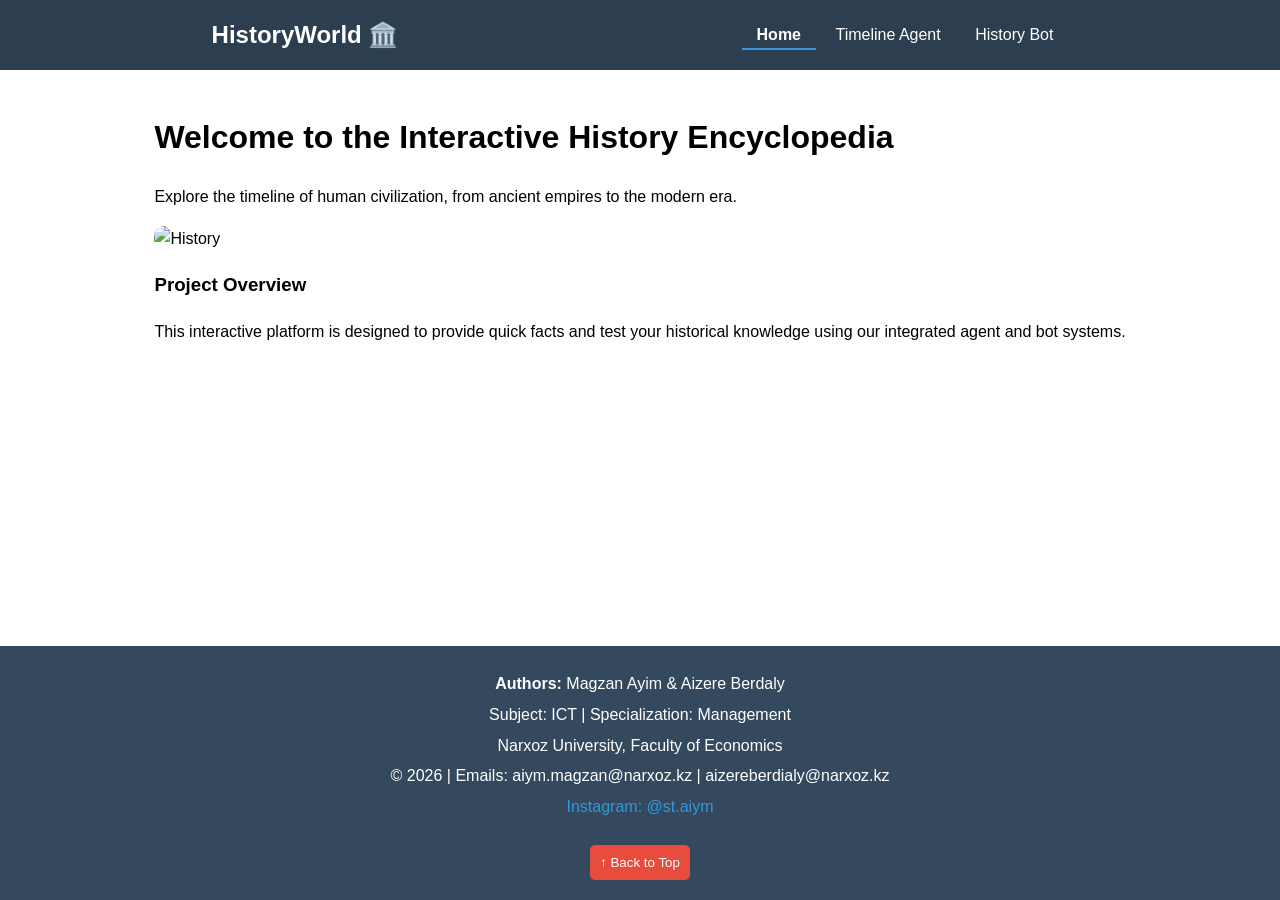
==== index.html @ 5064d216 "Add files via upload" ====
<!DOCTYPE html>
<html lang="en">
<head>
    <meta charset="UTF-8">
    <title>World of History | Home</title>
    <link rel="stylesheet" href="style.css">
</head>
<body>

<header>
    <nav>
        <div class="logo">HistoryWorld 🏛️</div>
        <div class="menu">
            <a href="index.html" class="active">Home</a>
            <a href="timeline.html">Timeline Agent</a>
            <a href="quiz.html">History Bot</a>
        </div>
    </nav>
</header>

<main>
    <h1>Welcome to the Interactive History Encyclopedia</h1>
    <p>Explore the timeline of human civilization, from ancient empires to the modern era.</p>
    <img src="https://images.unsplash.com/photo-1461360370896-922624d12aa1?auto=format&fit=crop&w=800" alt="History" style="width:100%; border-radius:10px;">
    
    <h3>Project Overview</h3>
    <p>This interactive platform is designed to provide quick facts and test your historical knowledge using our integrated agent and bot systems.</p>
</main>

<footer>
    <div class="footer-content">
        <p><strong>Authors:</strong> Magzan Ayim & Aizere Berdaly</p>
        <p>Subject: ICT | Specialization: Management</p>
        <p>Narxoz University, Faculty of Economics</p>
        <p>© 2026 | Emails: aiym.magzan@narxoz.kz | aizereberdialy@narxoz.kz</p>
        <div class="social-links">
            <a href="https://instagram.com/st.aiym">Instagram: @st.aiym</a>
        </div>
        <br>
        <button id="backToTop" onclick="window.scrollTo(0, 0)">↑ Back to Top</button>
    </div>
</footer>

</body>
</html>
---- style.css ----
/* Base Styles */
body {
    font-family: 'Segoe UI', Tahoma, Geneva, Verdana, sans-serif;
    margin: 0;
    line-height: 1.6;
    display: flex;
    flex-direction: column;
    min-height: 100vh;
}

header {
    background: #2c3e50;
    color: white;
    padding: 1rem 0;
    position: sticky;
    top: 0;
}

nav {
    display: flex;
    justify-content: space-around;
    align-items: center;
    max-width: 1200px;
    margin: auto;
}

.logo { font-size: 1.5rem; font-weight: bold; }

nav a {
    color: white;
    text-decoration: none;
    padding: 5px 15px;
}

nav a:hover { color: #3498db; }

/* Highlight Active Page */
.active {
    border-bottom: 2px solid #3498db;
    font-weight: bold;
}

main {
    flex: 1;
    padding: 20px;
    max-width: 1000px;
    margin: auto;
}

/* Footer Styles */
footer {
    background: #34495e;
    color: white;
    padding: 20px;
    text-align: center;
    margin-top: 40px;
}

.footer-content p { margin: 5px 0; }

.social-links a {
    color: #3498db;
    margin: 0 10px;
    text-decoration: none;
}

#backToTop {
    background: #e74c3c;
    color: white;
    border: none;
    padding: 10px;
    cursor: pointer;
    border-radius: 5px;
}
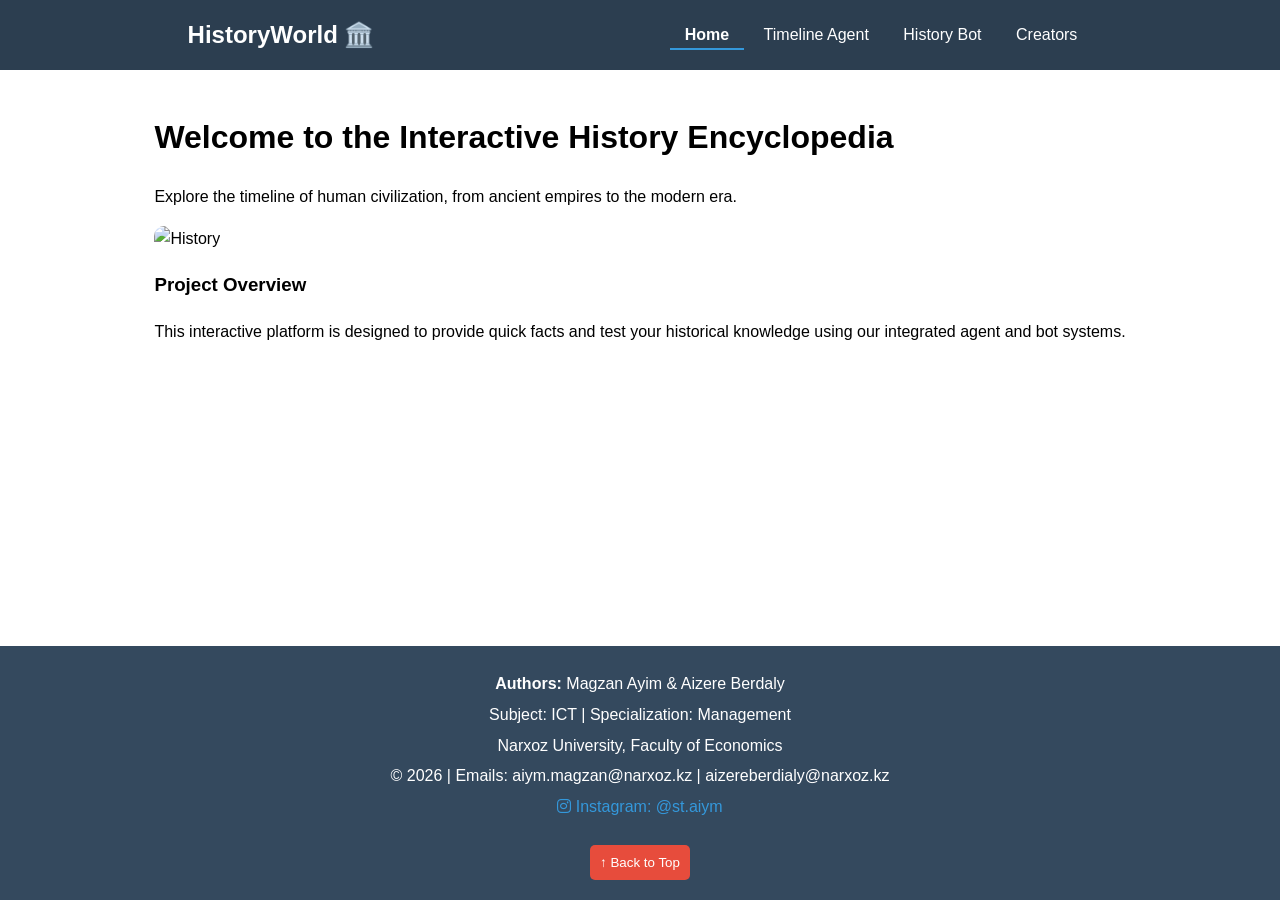
==== commit dd8cf3aa: "Update index.html" ====
--- a/index.html
+++ b/index.html
@@ -4,6 +4,7 @@
     <meta charset="UTF-8">
     <title>World of History | Home</title>
     <link rel="stylesheet" href="style.css">
+    <link rel="stylesheet" href="https://cdnjs.cloudflare.com/ajax/libs/font-awesome/6.5.1/css/all.min.css">
 </head>
 <body>
 
@@ -14,7 +15,7 @@
             <a href="index.html" class="active">Home</a>
             <a href="timeline.html">Timeline Agent</a>
             <a href="quiz.html">History Bot</a>
-        </div>
+            <a href="creators.html">Creators</a> </div>
     </nav>
 </header>
 
@@ -34,7 +35,7 @@
         <p>Narxoz University, Faculty of Economics</p>
         <p>© 2026 | Emails: aiym.magzan@narxoz.kz | aizereberdialy@narxoz.kz</p>
         <div class="social-links">
-            <a href="https://instagram.com/st.aiym">Instagram: @st.aiym</a>
+            <a href="https://instagram.com/st.aiym"><i class="fab fa-instagram"></i> Instagram: @st.aiym</a>
         </div>
         <br>
         <button id="backToTop" onclick="window.scrollTo(0, 0)">↑ Back to Top</button>
@@ -42,4 +43,4 @@
 </footer>
 
 </body>
-</html>+</html>
--- a/style.css
+++ b/style.css
@@ -71,4 +71,64 @@
     padding: 10px;
     cursor: pointer;
     border-radius: 5px;
-}+}
+
+/* Creators Page Styles */
+.creators-container {
+    display: flex;
+    justify-content: center;
+    gap: 40px;
+    flex-wrap: wrap;
+    margin-top: 30px;
+}
+
+.creator-card {
+    background: #f8f9fa;
+    border-radius: 15px;
+    box-shadow: 0 4px 15px rgba(0,0,0,0.1);
+    padding: 30px;
+    width: 320px;
+    text-align: center;
+    transition: transform 0.3s;
+    border-top: 5px solid #2c3e50;
+}
+
+.creator-card:hover {
+    transform: translateY(-10px);
+}
+
+.profile-img {
+    font-size: 50px;
+    background: #eef2f3;
+    width: 100px;
+    height: 100px;
+    line-height: 100px;
+    border-radius: 50%;
+    margin: 0 auto 20px;
+}
+
+.creator-card h3 { color: #2c3e50; margin: 10px 0; }
+.creator-card .role { color: #3498db; font-weight: bold; margin-bottom: 15px; }
+
+.card-links {
+    display: flex;
+    justify-content: center;
+    gap: 15px;
+    margin-top: 20px;
+}
+
+.card-links a {
+    text-decoration: none;
+    color: #2c3e50;
+    font-size: 0.9rem;
+    padding: 5px 10px;
+    background: #fff;
+    border: 1px solid #ddd;
+    border-radius: 5px;
+}
+
+.card-links a:hover {
+    background: #3498db;
+    color: white;
+    border-color: #3498db;
+}
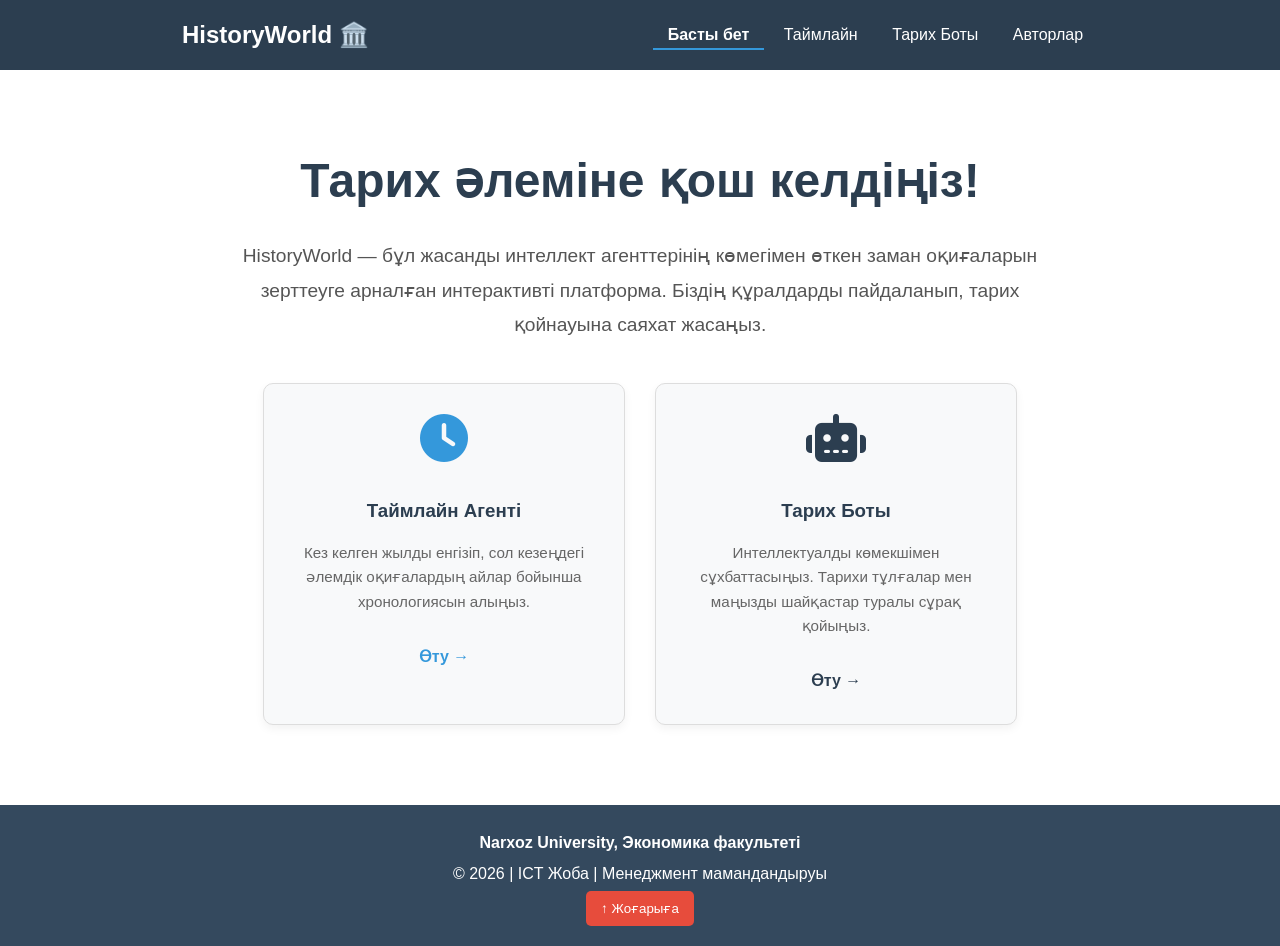
==== commit 3064bcb8: "Update index.html" ====
--- a/index.html
+++ b/index.html
@@ -1,8 +1,8 @@
 <!DOCTYPE html>
-<html lang="en">
+<html lang="kk">
 <head>
     <meta charset="UTF-8">
-    <title>World of History | Home</title>
+    <title>HistoryWorld | Басты бет</title>
     <link rel="stylesheet" href="style.css">
     <link rel="stylesheet" href="https://cdnjs.cloudflare.com/ajax/libs/font-awesome/6.5.1/css/all.min.css">
 </head>
@@ -12,33 +12,42 @@
     <nav>
         <div class="logo">HistoryWorld 🏛️</div>
         <div class="menu">
-            <a href="index.html" class="active">Home</a>
-            <a href="timeline.html">Timeline Agent</a>
-            <a href="quiz.html">History Bot</a>
-            <a href="creators.html">Creators</a> </div>
+            <a href="index.html" class="active">Басты бет</a>
+            <a href="timeline.html">Таймлайн</a>
+            <a href="quiz.html">Тарих Боты</a>
+            <a href="creators.html">Авторлар</a>
+        </div>
     </nav>
 </header>
 
-<main>
-    <h1>Welcome to the Interactive History Encyclopedia</h1>
-    <p>Explore the timeline of human civilization, from ancient empires to the modern era.</p>
-    <img src="https://images.unsplash.com/photo-1461360370896-922624d12aa1?auto=format&fit=crop&w=800" alt="History" style="width:100%; border-radius:10px;">
-    
-    <h3>Project Overview</h3>
-    <p>This interactive platform is designed to provide quick facts and test your historical knowledge using our integrated agent and bot systems.</p>
+<main style="text-align: center; padding: 40px 20px;">
+    <h1 style="font-size: 3rem; color: #2c3e50; margin-bottom: 20px;">Тарих әлеміне қош келдіңіз!</h1>
+    <p style="font-size: 1.2rem; max-width: 800px; margin: 0 auto 40px; color: #555; line-height: 1.8;">
+        HistoryWorld — бұл жасанды интеллект агенттерінің көмегімен өткен заман оқиғаларын зерттеуге арналған интерактивті платформа. Біздің құралдарды пайдаланып, тарих қойнауына саяхат жасаңыз.
+    </p>
+
+    <div style="display: flex; justify-content: center; gap: 30px; flex-wrap: wrap; margin-top: 20px;">
+        <div style="background: #f8f9fa; border: 1px solid #ddd; padding: 30px; border-radius: 10px; width: 300px; box-shadow: 0 4px 10px rgba(0,0,0,0.05); text-align: center;">
+            <i class="fas fa-clock" style="font-size: 3rem; color: #3498db; margin-bottom: 15px;"></i>
+            <h3 style="color: #2c3e50; margin-bottom: 10px;">Таймлайн Агенті</h3>
+            <p style="color: #666; font-size: 0.95rem;">Кез келген жылды енгізіп, сол кезеңдегі әлемдік оқиғалардың айлар бойынша хронологиясын алыңыз.</p>
+            <a href="timeline.html" style="display: inline-block; margin-top: 15px; color: #3498db; text-decoration: none; font-weight: bold;">Өту →</a>
+        </div>
+
+        <div style="background: #f8f9fa; border: 1px solid #ddd; padding: 30px; border-radius: 10px; width: 300px; box-shadow: 0 4px 10px rgba(0,0,0,0.05); text-align: center;">
+            <i class="fas fa-robot" style="font-size: 3rem; color: #2c3e50; margin-bottom: 15px;"></i>
+            <h3 style="color: #2c3e50; margin-bottom: 10px;">Тарих Боты</h3>
+            <p style="color: #666; font-size: 0.95rem;">Интеллектуалды көмекшімен сұхбаттасыңыз. Тарихи тұлғалар мен маңызды шайқастар туралы сұрақ қойыңыз.</p>
+            <a href="quiz.html" style="display: inline-block; margin-top: 15px; color: #2c3e50; text-decoration: none; font-weight: bold;">Өту →</a>
+        </div>
+    </div>
 </main>
 
 <footer>
     <div class="footer-content">
-        <p><strong>Authors:</strong> Magzan Ayim & Aizere Berdaly</p>
-        <p>Subject: ICT | Specialization: Management</p>
-        <p>Narxoz University, Faculty of Economics</p>
-        <p>© 2026 | Emails: aiym.magzan@narxoz.kz | aizereberdialy@narxoz.kz</p>
-        <div class="social-links">
-            <a href="https://instagram.com/st.aiym"><i class="fab fa-instagram"></i> Instagram: @st.aiym</a>
-        </div>
-        <br>
-        <button id="backToTop" onclick="window.scrollTo(0, 0)">↑ Back to Top</button>
+        <p><strong>Narxoz University, Экономика факультеті</strong></p>
+        <p>© 2026 | ICT Жоба | Менеджмент мамандандыруы</p>
+        <button id="backToTop" onclick="window.scrollTo(0, 0)">↑ Жоғарыға</button>
     </div>
 </footer>
 
--- a/style.css
+++ b/style.css
@@ -14,6 +14,7 @@
     padding: 1rem 0;
     position: sticky;
     top: 0;
+    z-index: 1000;
 }
 
 nav {
@@ -30,6 +31,7 @@
     color: white;
     text-decoration: none;
     padding: 5px 15px;
+    transition: color 0.3s;
 }
 
 nav a:hover { color: #3498db; }
@@ -45,6 +47,7 @@
     padding: 20px;
     max-width: 1000px;
     margin: auto;
+    width: 100%;
 }
 
 /* Footer Styles */
@@ -68,9 +71,14 @@
     background: #e74c3c;
     color: white;
     border: none;
-    padding: 10px;
+    padding: 10px 15px;
     cursor: pointer;
     border-radius: 5px;
+    transition: background 0.3s;
+}
+
+#backToTop:hover {
+    background: #c0392b;
 }
 
 /* Creators Page Styles */
@@ -117,18 +125,32 @@
     margin-top: 20px;
 }
 
-.card-links a {
+/* Стили для кнопок (включая кнопку Email) и ссылок в карточках */
+.card-links a, .btn-copy-email {
     text-decoration: none;
     color: #2c3e50;
     font-size: 0.9rem;
-    padding: 5px 10px;
+    padding: 8px 12px;
     background: #fff;
     border: 1px solid #ddd;
     border-radius: 5px;
+    display: flex;
+    align-items: center;
+    gap: 5px;
+    cursor: pointer;
+    font-family: inherit;
+    transition: all 0.3s ease;
 }
 
-.card-links a:hover {
+.card-links a:hover, .btn-copy-email:hover {
     background: #3498db;
     color: white;
     border-color: #3498db;
 }
+
+/* Состояние при успешном копировании */
+.btn-copy-email.copied {
+    background-color: #27ae60 !important;
+    color: white !important;
+    border-color: #27ae60 !important;
+}
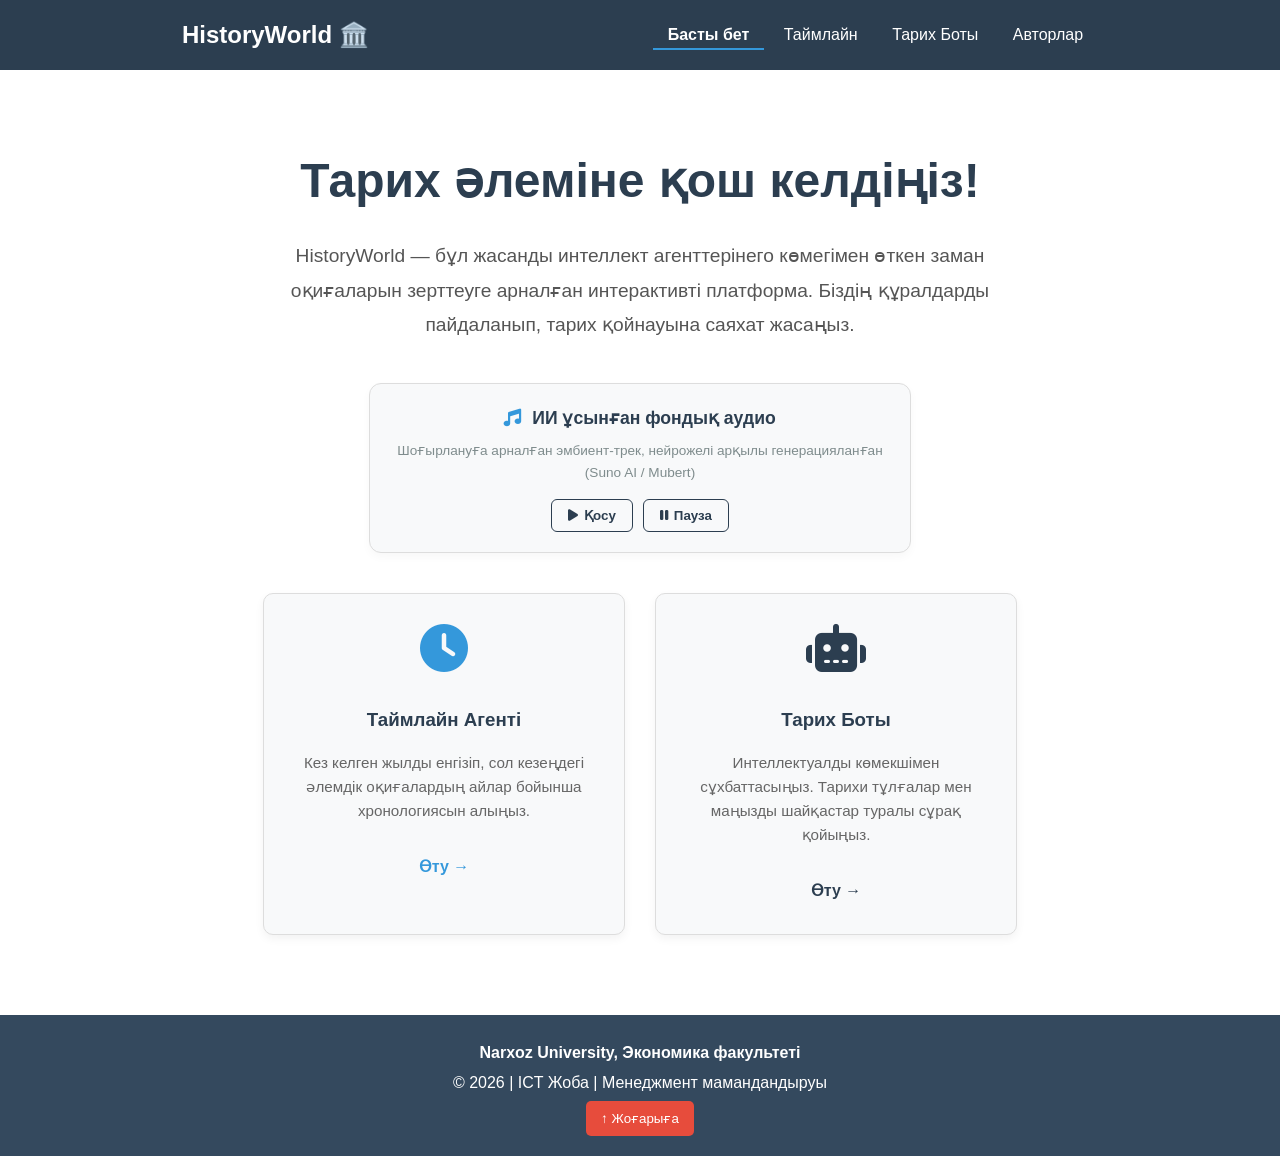
==== commit f300572e: "Update index.html" ====
--- a/index.html
+++ b/index.html
@@ -5,6 +5,59 @@
     <title>HistoryWorld | Басты бет</title>
     <link rel="stylesheet" href="style.css">
     <link rel="stylesheet" href="https://cdnjs.cloudflare.com/ajax/libs/font-awesome/6.5.1/css/all.min.css">
+    <style>
+        /* Аудио ойнатқыш панелінің стильдері */
+        .audio-ai-panel {
+            background: #f8f9fa;
+            border: 1px solid #ddd;
+            padding: 20px;
+            border-radius: 12px;
+            max-width: 500px;
+            margin: 0 auto 40px;
+            box-shadow: 0 4px 10px rgba(0,0,0,0.03);
+        }
+
+        .audio-ai-panel h3 {
+            color: #2c3e50;
+            margin: 0 0 8px 0;
+            font-size: 1.1rem;
+            display: flex;
+            align-items: center;
+            justify-content: center;
+            gap: 10px;
+        }
+
+        .audio-ai-panel p {
+            color: #7f8c8d;
+            font-size: 0.85rem;
+            margin: 0 0 15px 0;
+        }
+
+        .audio-buttons {
+            display: flex;
+            justify-content: center;
+            gap: 10px;
+        }
+
+        .audio-btn {
+            padding: 8px 16px;
+            border: 1px solid #2c3e50;
+            background: transparent;
+            color: #2c3e50;
+            border-radius: 6px;
+            font-weight: 600;
+            cursor: pointer;
+            display: inline-flex;
+            align-items: center;
+            gap: 6px;
+            transition: all 0.2s ease;
+        }
+
+        .audio-btn:hover {
+            background: #2c3e50;
+            color: #fff;
+        }
+    </style>
 </head>
 <body>
 
@@ -23,8 +76,29 @@
 <main style="text-align: center; padding: 40px 20px;">
     <h1 style="font-size: 3rem; color: #2c3e50; margin-bottom: 20px;">Тарих әлеміне қош келдіңіз!</h1>
     <p style="font-size: 1.2rem; max-width: 800px; margin: 0 auto 40px; color: #555; line-height: 1.8;">
-        HistoryWorld — бұл жасанды интеллект агенттерінің көмегімен өткен заман оқиғаларын зерттеуге арналған интерактивті платформа. Біздің құралдарды пайдаланып, тарих қойнауына саяхат жасаңыз.
+        HistoryWorld — бұл жасанды интеллект агенттерінего көмегімен өткен заман оқиғаларын зерттеуге арналған интерактивті платформа. Біздің құралдарды пайдаланып, тарих қойнауына саяхат жасаңыз.
     </p>
+
+    <section class="audio-ai-panel">
+        <h3><i class="fas fa-music" style="color: #3498db;"></i> ИИ ұсынған фондық аудио</h3>
+        <p>Шоғырлануға арналған эмбиент-трек, нейрожелі арқылы генерацияланған (Suno AI / Mubert)</p>
+        
+        <div class="audio-controls">
+            <audio id="bgMusic" loop style="width: 100%; display: none;">
+                <source src="https://www.soundhelix.com/examples/mp3/SoundHelix-Song-3.mp3" type="audio/mpeg">
+                Сіздің браузеріңіз аудионы қолдамайды.
+            </audio>
+            
+            <div class="audio-buttons">
+                <button class="audio-btn" onclick="document.getElementById('bgMusic').play()">
+                    <i class="fas fa-play"></i> Қосу
+                </button>
+                <button class="audio-btn" onclick="document.getElementById('bgMusic').pause()">
+                    <i class="fas fa-pause"></i> Пауза
+                </button>
+            </div>
+        </div>
+    </section>
 
     <div style="display: flex; justify-content: center; gap: 30px; flex-wrap: wrap; margin-top: 20px;">
         <div style="background: #f8f9fa; border: 1px solid #ddd; padding: 30px; border-radius: 10px; width: 300px; box-shadow: 0 4px 10px rgba(0,0,0,0.05); text-align: center;">
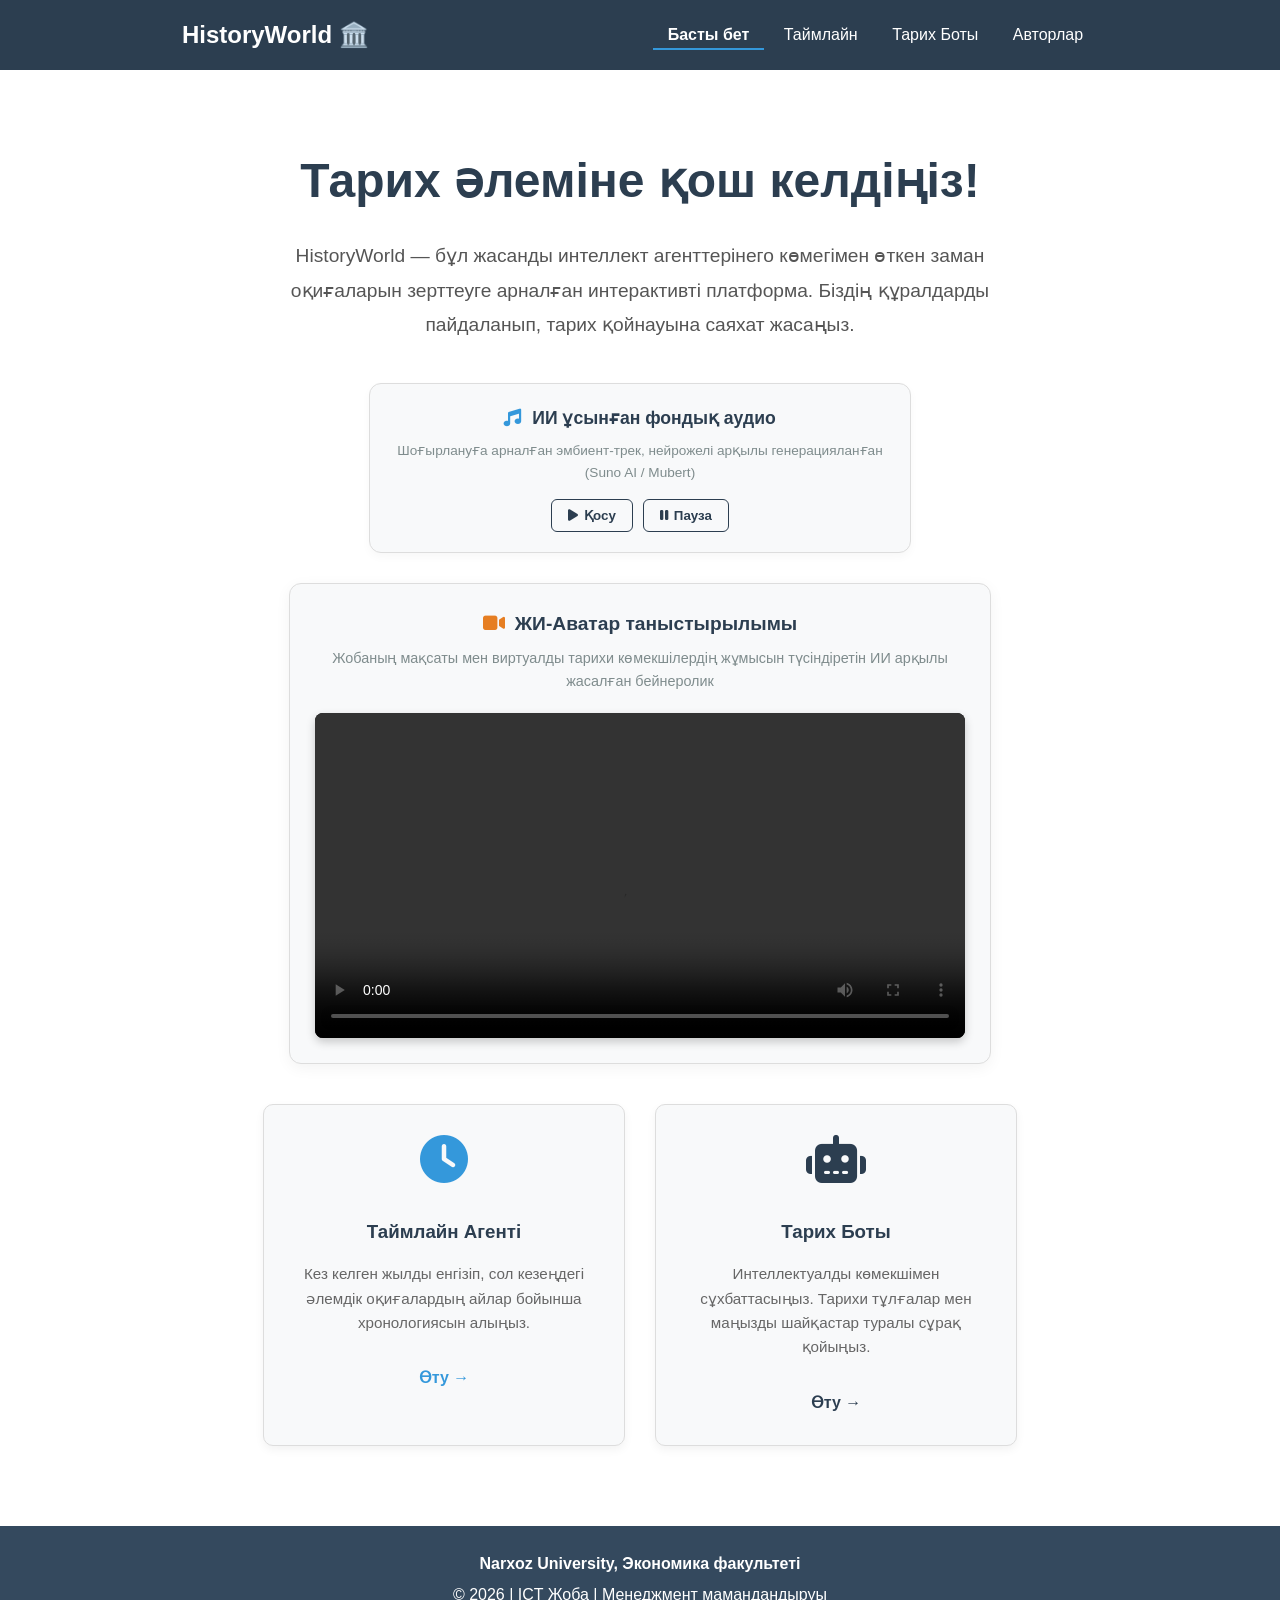
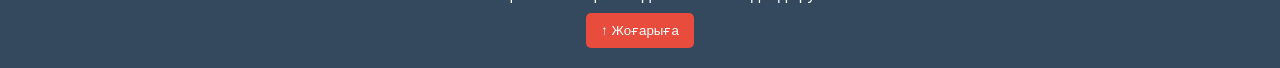
==== commit 34e73383: "Update index.html" ====
--- a/index.html
+++ b/index.html
@@ -13,7 +13,7 @@
             padding: 20px;
             border-radius: 12px;
             max-width: 500px;
-            margin: 0 auto 40px;
+            margin: 0 auto 30px;
             box-shadow: 0 4px 10px rgba(0,0,0,0.03);
         }
 
@@ -56,6 +56,46 @@
         .audio-btn:hover {
             background: #2c3e50;
             color: #fff;
+        }
+
+        /* ИИ-Видео панелінің стильдері */
+        .video-ai-panel {
+            background: #f8f9fa;
+            border: 1px solid #ddd;
+            padding: 25px;
+            border-radius: 12px;
+            max-width: 650px;
+            margin: 0 auto 40px;
+            box-shadow: 0 4px 15px rgba(0,0,0,0.05);
+        }
+
+        .video-ai-panel h3 {
+            color: #2c3e50;
+            margin: 0 0 8px 0;
+            font-size: 1.2rem;
+            display: flex;
+            align-items: center;
+            justify-content: center;
+            gap: 10px;
+        }
+
+        .video-ai-panel p {
+            color: #7f8c8d;
+            font-size: 0.9rem;
+            margin: 0 0 20px 0;
+        }
+
+        .video-wrapper {
+            background: #000;
+            border-radius: 8px;
+            overflow: hidden;
+            box-shadow: 0 4px 10px rgba(0,0,0,0.2);
+            line-height: 0;
+        }
+
+        .video-wrapper video {
+            width: 100%;
+            height: auto;
         }
     </style>
 </head>
@@ -100,6 +140,17 @@
         </div>
     </section>
 
+    <section class="video-ai-panel">
+        <h3><i class="fas fa-video" style="color: #e67e22;"></i> ЖИ-Аватар таныстырылымы</h3>
+        <p>Жобаның мақсаты мен виртуалды тарихи көмекшілердің жұмысын түсіндіретін ИИ арқылы жасалған бейнеролик</p>
+        
+        <div class="video-wrapper">
+            <video src="video.mp4" controls preload="metadata">
+                Сіздің браузеріңіз видеоны қолдамайды.
+            </video>
+        </div>
+    </section>
+
     <div style="display: flex; justify-content: center; gap: 30px; flex-wrap: wrap; margin-top: 20px;">
         <div style="background: #f8f9fa; border: 1px solid #ddd; padding: 30px; border-radius: 10px; width: 300px; box-shadow: 0 4px 10px rgba(0,0,0,0.05); text-align: center;">
             <i class="fas fa-clock" style="font-size: 3rem; color: #3498db; margin-bottom: 15px;"></i>
